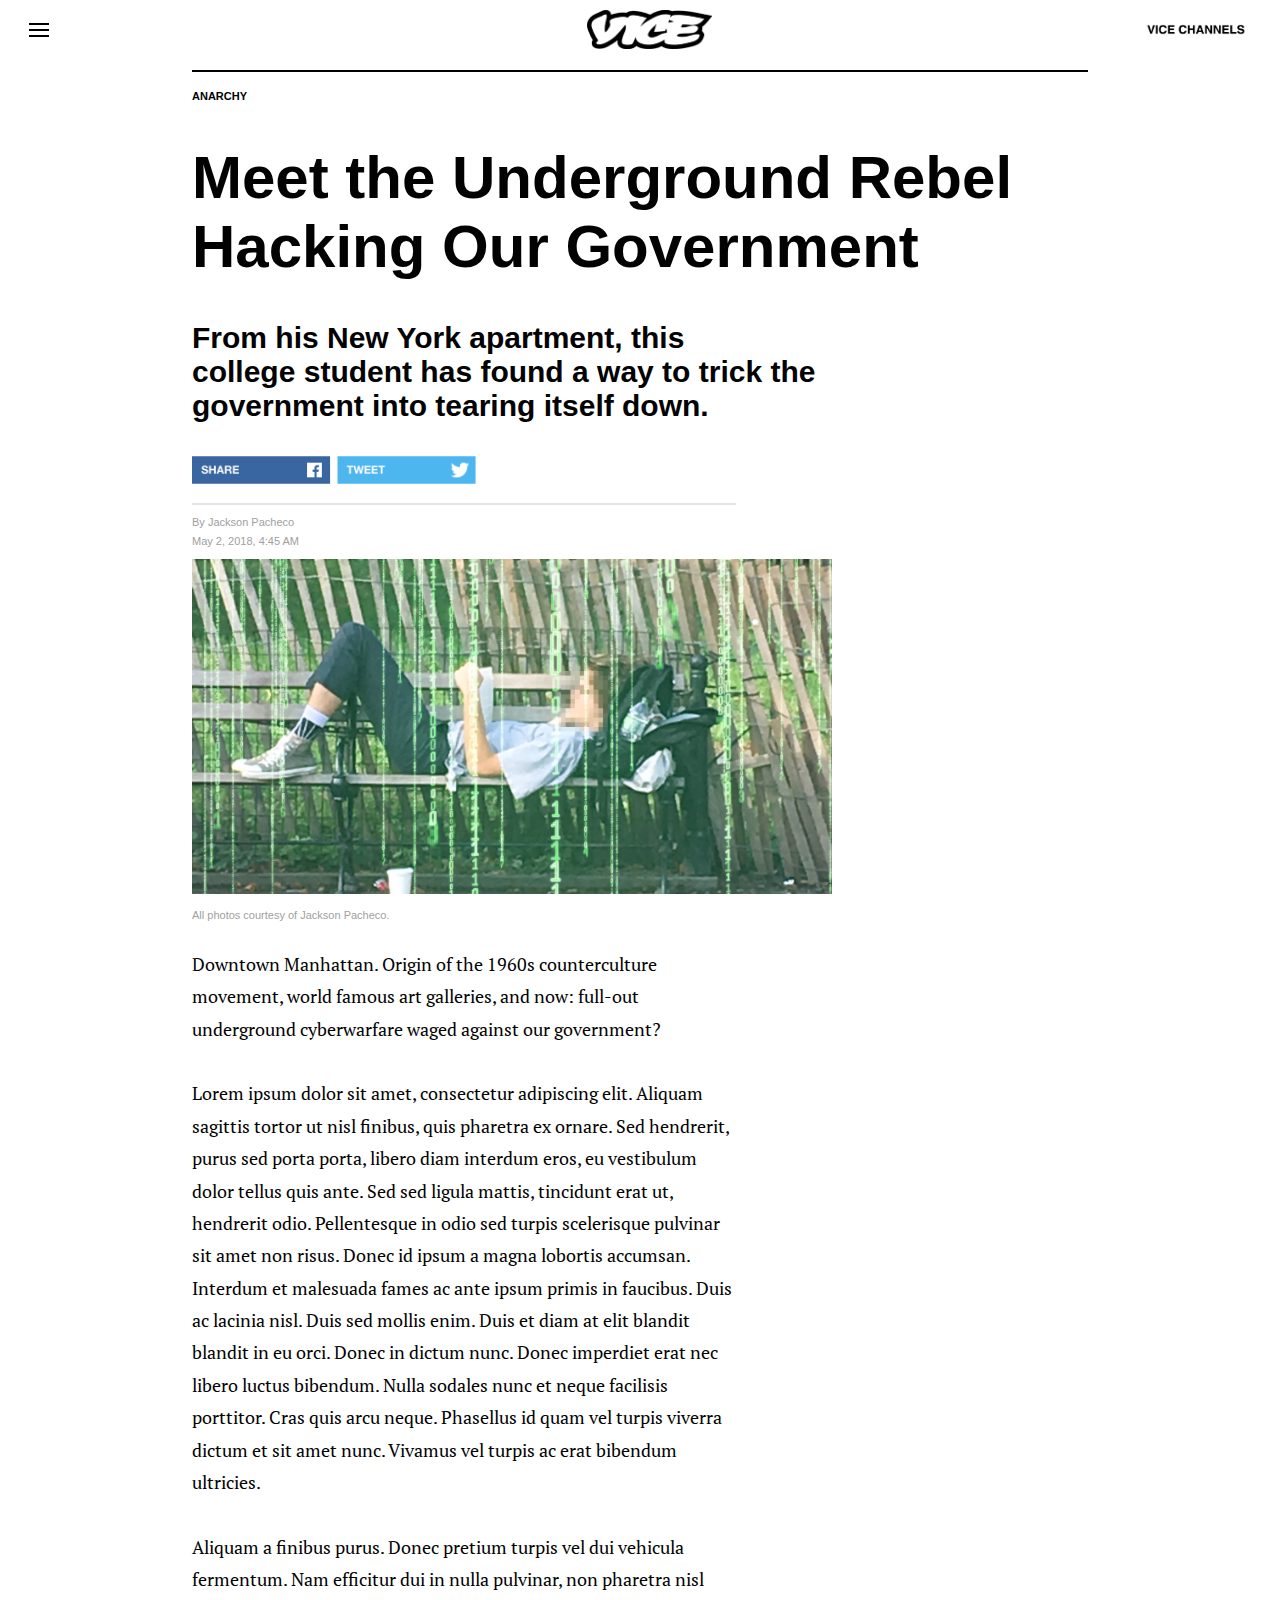
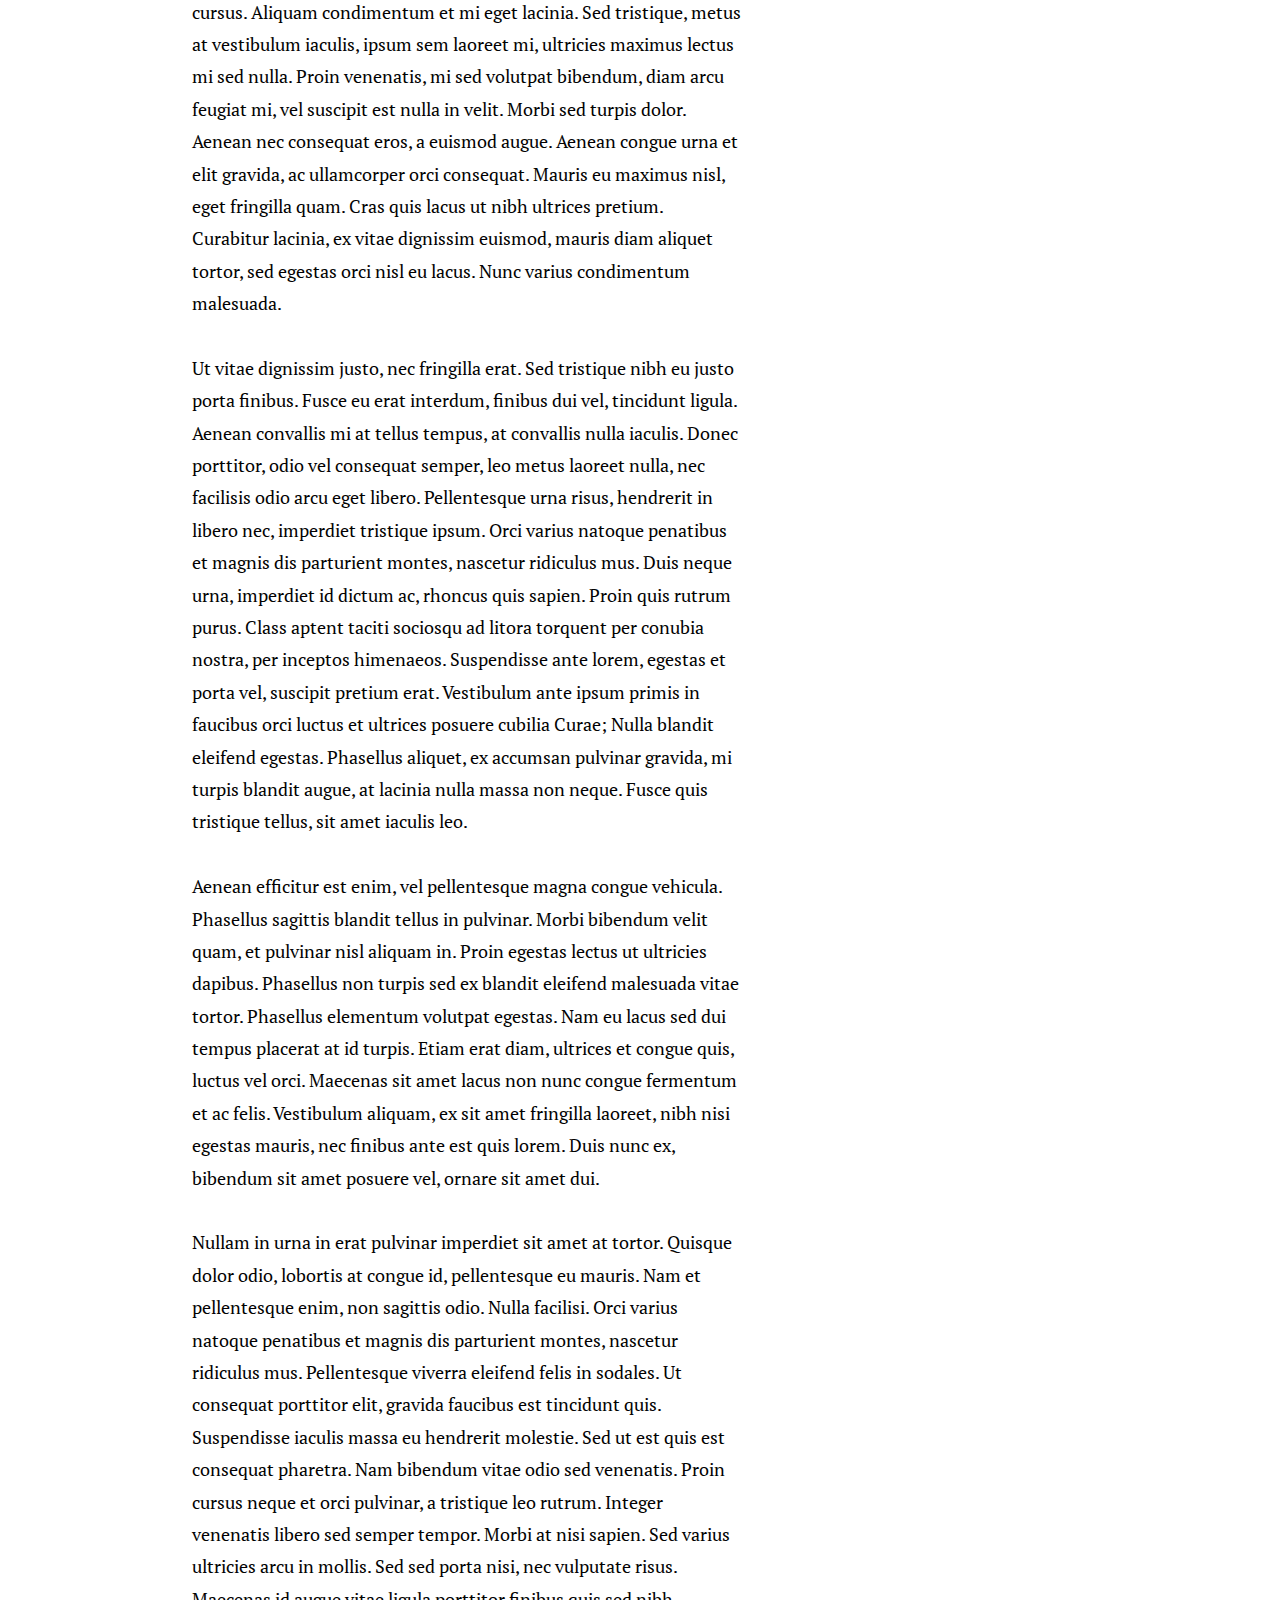
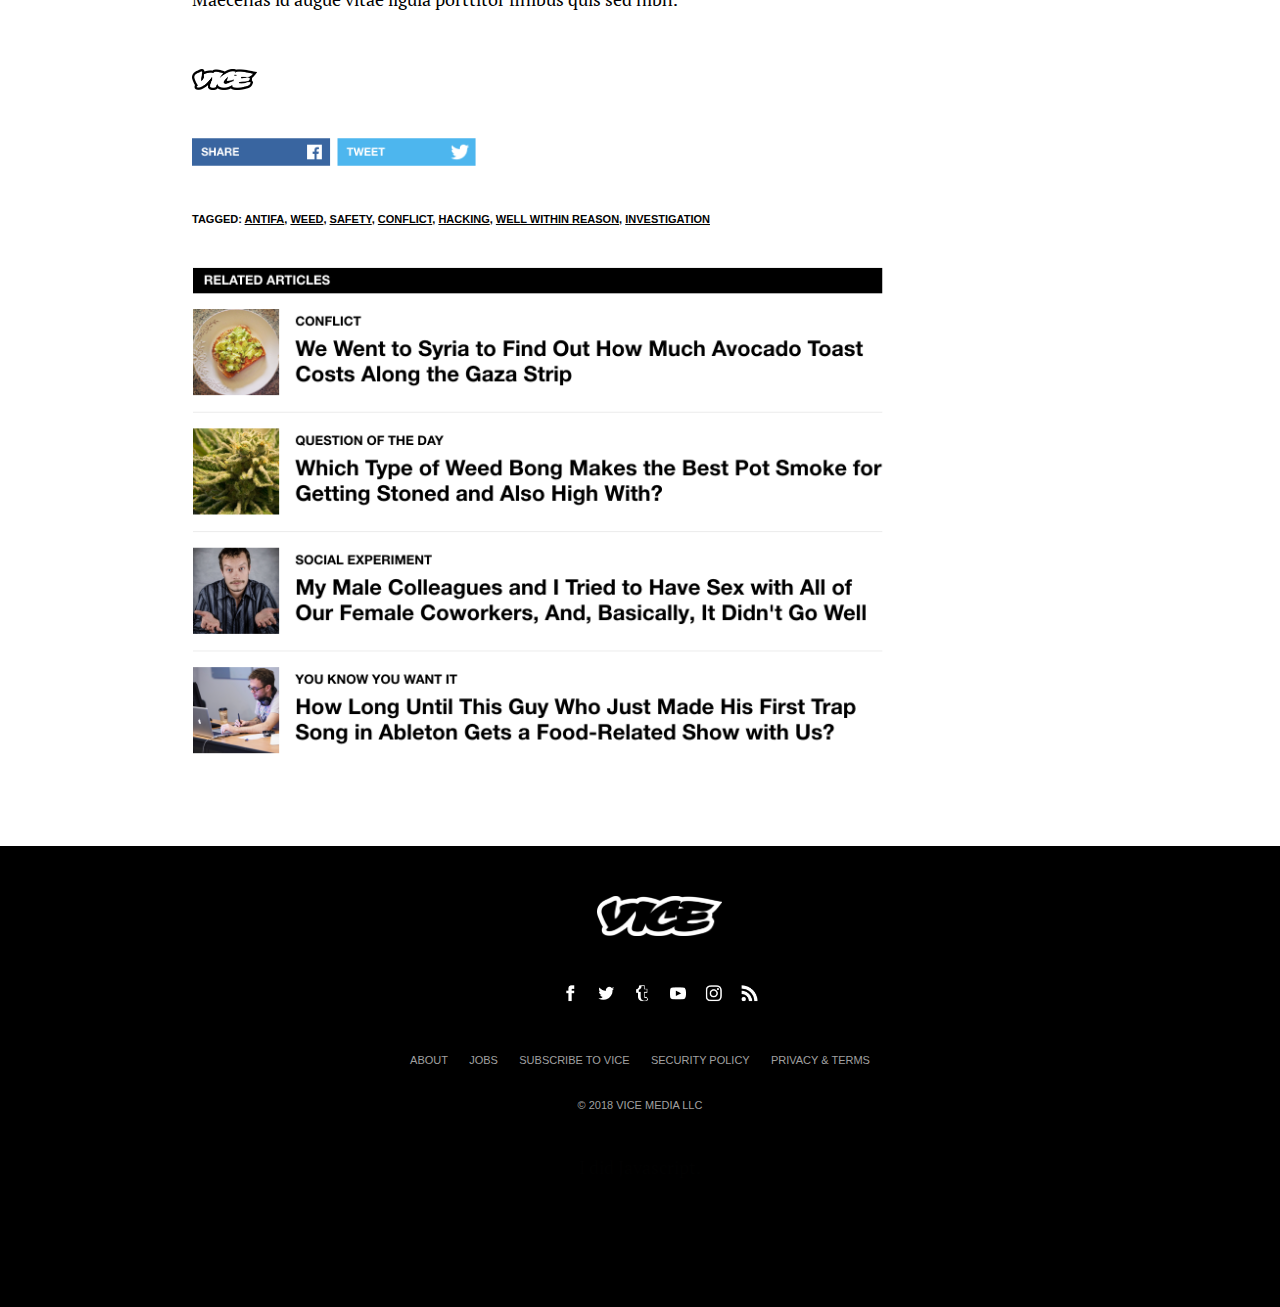
==== vice.html @ 297a2097 "Add files via upload" ====
<!DOCTYPE html>
<html>

	<head>
		<meta charset="utf-8">
		<meta name = "viewport" content="width=device-width, initial-scale=1.0">
		<title>Meet the Underground Rebel Hacking Our Government</title>
		<link <link rel="stylesheet" href="vice.css">
		<link rel="shortcut icon" href="/favicon.ico" type="image/x-icon">
		<link rel="icon" href="/favicon.ico" type="image/x-icon">		
		<link href="https://fonts.googleapis.com/css?family=PT+Serif" rel="stylesheet">
	</head>
	
	<body>

		<div class="topbar"> <!--Consider using Materialize Side Nav -->
			<a href="https://www.vice.com/en_us/latest"><img id="sidebar" src="sidebar.png" width="33px"></a>
			<a href="https://www.vice.com/en_us"><img id="logo" src="logo.png" width="125px"></a>
			<a href="https://www.vice.com/en_us/topic/vice-channels"><img id="channels" src="channels.png" width="100px"></a>
		</div>

		<div class="title">
			<div class="chunker"> <hr> </div>
			<h5> ANARCHY </h5>
			<h1> Meet the Underground Rebel Hacking Our Government </h1>
			<h2> From his New York apartment, this <br> college student has found a way to trick the <br> government into tearing itself down.</h2> 
			<img src="social.png" width="290px">
			<hr>
			<h4> By <b>Jackson Pacheco</b></h4>
			<h4> May 2, 2018, 4:45 AM </h4>
			<img src="theo2.jpg" width="640px">
			<h4>All photos courtesy of Jackson Pacheco.</h4>
		</div> 

		<div class="main-container">
		<p>
			Downtown Manhattan. Origin of the 1960s counterculture movement, world famous art galleries, and now: full-out underground cyberwarfare waged against our government?
		<br>
		<br>
			Lorem ipsum dolor sit amet, consectetur adipiscing elit. Aliquam sagittis tortor ut nisl finibus, quis pharetra ex ornare. Sed hendrerit, purus sed porta porta, libero diam interdum eros, eu vestibulum dolor tellus quis ante. Sed sed ligula mattis, tincidunt erat ut, hendrerit odio. Pellentesque in odio sed turpis scelerisque pulvinar sit amet non risus. Donec id ipsum a magna lobortis accumsan. Interdum et malesuada fames ac ante ipsum primis in faucibus. Duis ac lacinia nisl. Duis sed mollis enim. Duis et diam at elit blandit blandit in eu orci. Donec in dictum nunc. Donec imperdiet erat nec libero luctus bibendum. Nulla sodales nunc et neque facilisis porttitor. Cras quis arcu neque. Phasellus id quam vel turpis viverra dictum et sit amet nunc. Vivamus vel turpis ac erat bibendum ultricies.
		<br>
		<br>
			Aliquam a finibus purus. Donec pretium turpis vel dui vehicula fermentum. Nam efficitur dui in nulla pulvinar, non pharetra nisl cursus. Aliquam condimentum et mi eget lacinia. Sed tristique, metus at vestibulum iaculis, ipsum sem laoreet mi, ultricies maximus lectus mi sed nulla. Proin venenatis, mi sed volutpat bibendum, diam arcu feugiat mi, vel suscipit est nulla in velit. Morbi sed turpis dolor. Aenean nec consequat eros, a euismod augue. Aenean congue urna et elit gravida, ac ullamcorper orci consequat. Mauris eu maximus nisl, eget fringilla quam. Cras quis lacus ut nibh ultrices pretium. Curabitur lacinia, ex vitae dignissim euismod, mauris diam aliquet tortor, sed egestas orci nisl eu lacus. Nunc varius condimentum malesuada.
		<br>
		<br>
			Ut vitae dignissim justo, nec fringilla erat. Sed tristique nibh eu justo porta finibus. Fusce eu erat interdum, finibus dui vel, tincidunt ligula. Aenean convallis mi at tellus tempus, at convallis nulla iaculis. Donec porttitor, odio vel consequat semper, leo metus laoreet nulla, nec facilisis odio arcu eget libero. Pellentesque urna risus, hendrerit in libero nec, imperdiet tristique ipsum. Orci varius natoque penatibus et magnis dis parturient montes, nascetur ridiculus mus. Duis neque urna, imperdiet id dictum ac, rhoncus quis sapien. Proin quis rutrum purus. Class aptent taciti sociosqu ad litora torquent per conubia nostra, per inceptos himenaeos. Suspendisse ante lorem, egestas et porta vel, suscipit pretium erat. Vestibulum ante ipsum primis in faucibus orci luctus et ultrices posuere cubilia Curae; Nulla blandit eleifend egestas. Phasellus aliquet, ex accumsan pulvinar gravida, mi turpis blandit augue, at lacinia nulla massa non neque. Fusce quis tristique tellus, sit amet iaculis leo.
		<br>
		<br>
			Aenean efficitur est enim, vel pellentesque magna congue vehicula. Phasellus sagittis blandit tellus in pulvinar. Morbi bibendum velit quam, et pulvinar nisl aliquam in. Proin egestas lectus ut ultricies dapibus. Phasellus non turpis sed ex blandit eleifend malesuada vitae tortor. Phasellus elementum volutpat egestas. Nam eu lacus sed dui tempus placerat at id turpis. Etiam erat diam, ultrices et congue quis, luctus vel orci. Maecenas sit amet lacus non nunc congue fermentum et ac felis. Vestibulum aliquam, ex sit amet fringilla laoreet, nibh nisi egestas mauris, nec finibus ante est quis lorem. Duis nunc ex, bibendum sit amet posuere vel, ornare sit amet dui.		
		<br>
		<br>
			Nullam in urna in erat pulvinar imperdiet sit amet at tortor. Quisque dolor odio, lobortis at congue id, pellentesque eu mauris. Nam et pellentesque enim, non sagittis odio. Nulla facilisi. Orci varius natoque penatibus et magnis dis parturient montes, nascetur ridiculus mus. Pellentesque viverra eleifend felis in sodales. Ut consequat porttitor elit, gravida faucibus est tincidunt quis. Suspendisse iaculis massa eu hendrerit molestie. Sed ut est quis est consequat pharetra. Nam bibendum vitae odio sed venenatis. Proin cursus neque et orci pulvinar, a tristique leo rutrum. Integer venenatis libero sed semper tempor. Morbi at nisi sapien. Sed varius ultricies arcu in mollis. Sed sed porta nisi, nec vulputate risus. Maecenas id augue vitae ligula porttitor finibus quis sed nibh.
		</p>
		<br>
		<br>
		<img src="logo.png" width="65px">
		<br>
		<br>
		<br>
		<img src="social.png" width="290px">
		<br>
		<br>
		<h5>TAGGED: <u>ANTIFA</u>, <u>WEED</u>, <u>SAFETY</u>, <u>CONFLICT</u>, <u>HACKING</u>, <u>WELL WITHIN REASON</u>, <u>INVESTIGATION</u> </h5>
		<br> 
		<a href="https://www.vice.com/en_us"><img src="related.png" width="700px"></a>

		</div>

	<div class="footer">

		<a href="https://www.vice.com/en_us"><img id="logo2" src="logo2.png" width="125px"></a>
		<br>
		<br>
		<br>
		<br>
		<a href="https://www.vice.com/en_us"><img id="lowsoc" src="footer.png" width="215px"></a>
		<br>
		<br>
	<div class="policies">
		<center>
			<h4>
			ABOUT
			&nbsp;&nbsp;&nbsp;&nbsp;&nbsp; 
			JOBS 
			&nbsp;&nbsp;&nbsp;&nbsp;&nbsp; 
			SUBSCRIBE TO VICE 
			&nbsp;&nbsp;&nbsp;&nbsp;&nbsp;  
			SECURITY POLICY 
			&nbsp;&nbsp;&nbsp;&nbsp;&nbsp;  
			PRIVACY &amp; TERMS </h4>
			<br>
			<h4> &copy; 2018 VICE MEDIA LLC </h4>
			<br>
			<p id="demo" onclick="myFunction()">I did Javascript.</p>
			<script>
				function myFunction() {
    				document.getElementById("demo").style.color = "red";
					}
			</script>		
		<br>
		<br>
		<br>
		<br>
		<br>
		</center>
	</div>
	</div>
</body>
---- vice.css ----
body{
	background-color: #FFFFFF;
  margin-bottom: 0;
  margin-right: 0;
  margin-left: 0;
}

.topbar{
  overflow: hidden;
  background-color: #FFFFFF;
  position: fixed;
  top: 0; 
  width: 100%; 
  font: sans-serif;
  padding-left:0px;
  padding-right:0px;
  padding-top:10px;
  padding-bottom:5px;
  margin-top: 0px;
  margin-left: 0px;
  margin-right: 0px;
  font:sans-serif;
}

.button {
    background-color: black;
    border: none;
    color: white;
    padding: 15px 25px;
    text-align: center;
    font-size: 11px;
    font-family: sans-serif;
    color: white;
    cursor: pointer;
}

#sidebar{
  float: left;
  margin-left: 23px;
  margin-top: 8px;
}

#logo{
position: relative;
left: 41.5%;
}

#logo2{
position: relative;
left: 38.5%;
}

#lowsoc{
position: relative;
left: 34.5%;
}

#channels{
  float:right;
  margin-right: 34px;
  margin-top: 14px;
}

.chunker hr { 
    display: block;
    margin-top: 0.5em;
    margin-bottom: 0.5em;
    margin-left: auto;
    margin-right: auto;
    border-style: solid;
    border-width: 1.5px;
    border-color: black;
}

hr { 
    display: block;
    margin-top: 0.5em;
    margin-bottom: 0.5em;
    margin-left: auto;
    margin-right: 352px;
    border-style: solid;
    border-width: .5px;
    border-color: #e5e5e5;
}


.title{
  float:center;
  background-color:white;
  font: sans-serif;
  margin-left:15%;
  margin-right:15%;
  margin-top:70px;
  margin-bottom:30px;
  font:sans-serif;
}


.main-container{
  float:center;
  background-color: white;
  margin-left:15%;
  margin-right:42%;
  margin-bottom: 60px;
  padding-bottom:15px;
}


.footer{
  background-color:#000000;
  position: relative;
  bottom: 0;
  margin-bottom: 0px;
  padding-left:200px;
  padding-right:50px;
  padding-top:50px;
  padding-bottom:50px;
  font-family: sans-serif;
  font-size: 10px;
  color: white;
}

.policies{
  float: center;
  bottom: 0px;
  margin-top: 25px;
  margin-right: 150px;
  font-family: sans-serif;
  font-size: 10px;
  color: white;
}



h1{
  font-family: sans-serif;
  font-size: 60px;
  font-weight: bolder;
  color: #020202;
}

h2{
  font-family: sans-serif;
  font-size: 30px;
  font-weight: bold;
  color: #020202;
}

h4{font-size: 11px;
  font-weight: lighter;
  font-family: sans-serif;
  color: #a0a0a0;
  line-height: 5px;
  }

h5{font-size: 11px;
   font-family: sans-serif;
   color: #020202;
}

p{
font-family: 'PT Serif', serif;
  font-size: 18px;
  font-weight: lighter;
  color: #020202;
  line-height: 1.8;
  word-spacing: 0px;
}

a{
font-family: 'PT Serif', serif;
  font-size: 18px;
  font-weight: lighter;
  color: #020202;
  line-height: 1.8;
    word-spacing: 0px;

}

a:link {
font-family: 'PT Serif', serif;
  font-size: 18px;
  font-weight: bold;
  color: #020202;
  line-height: 1.8;
    word-spacing: 0px;

}

a:visited {
font-family: 'PT Serif', serif;
  font-size: 18px;
  font-weight: lighter;
  color: #020202;
  line-height: 1.8;
    word-spacing: 0px;

}

a:hover {
font-family: 'PT Serif', serif;
  font-size: 18px;
  font-weight: lighter;
  color: #020202;
  line-height: 1.8;
  text-decoration: none;
    word-spacing: 0px;

}

ul{
  font-family: sans-serif;
  font-size: 14px;
  color: black;
  line-height: 1.6;
  font-style: italic;
}
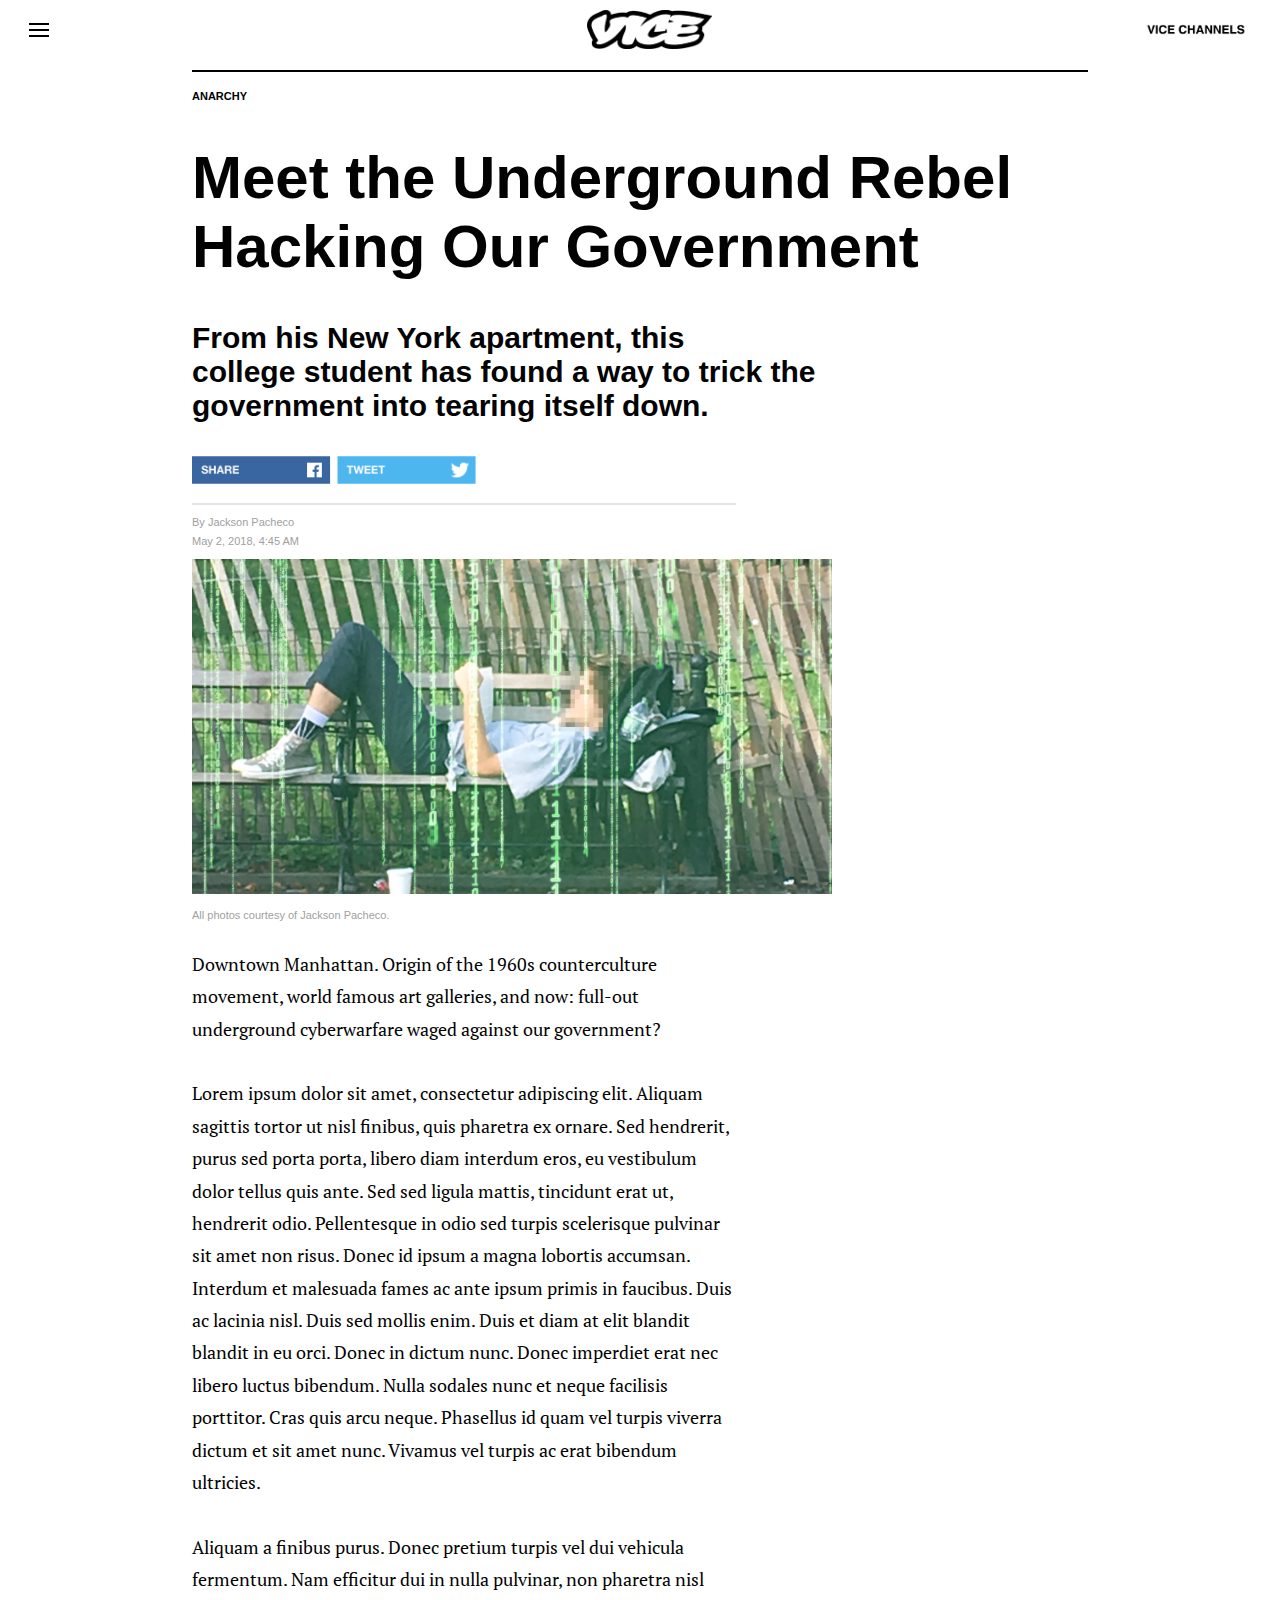
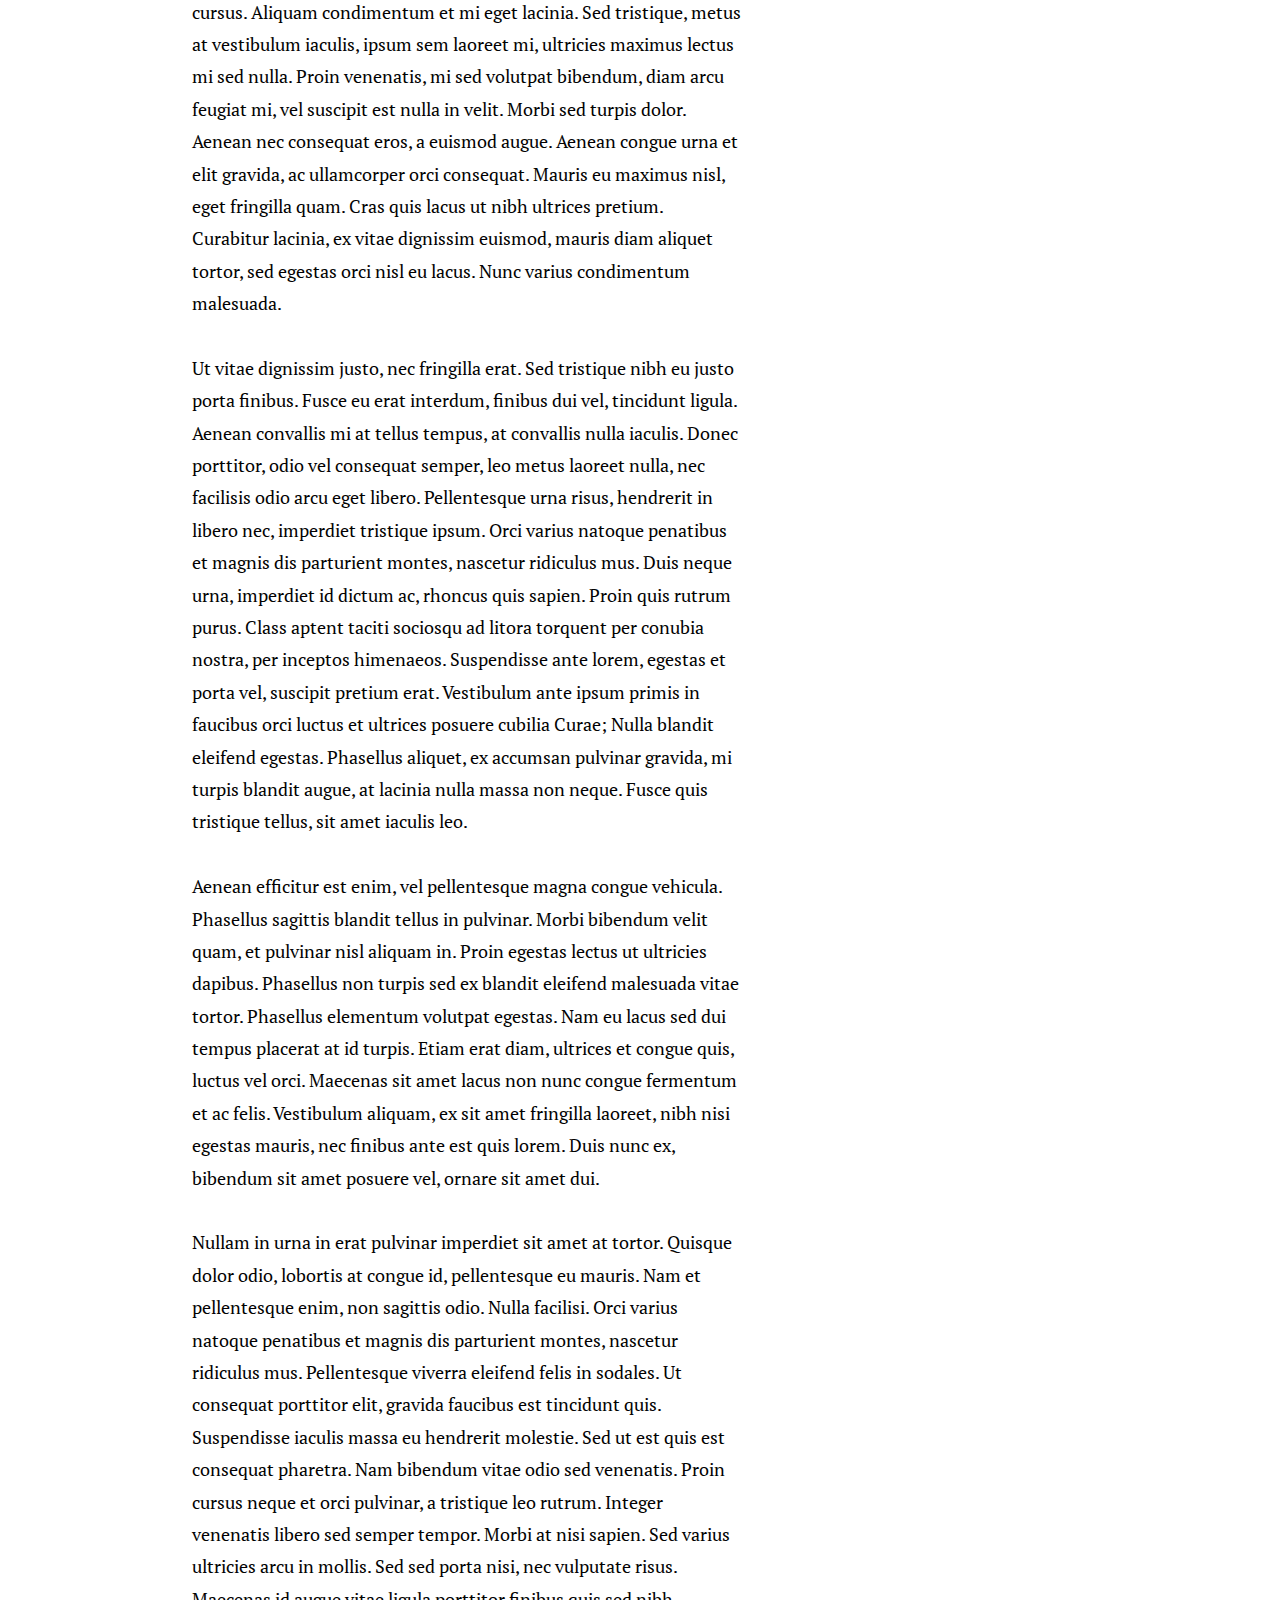
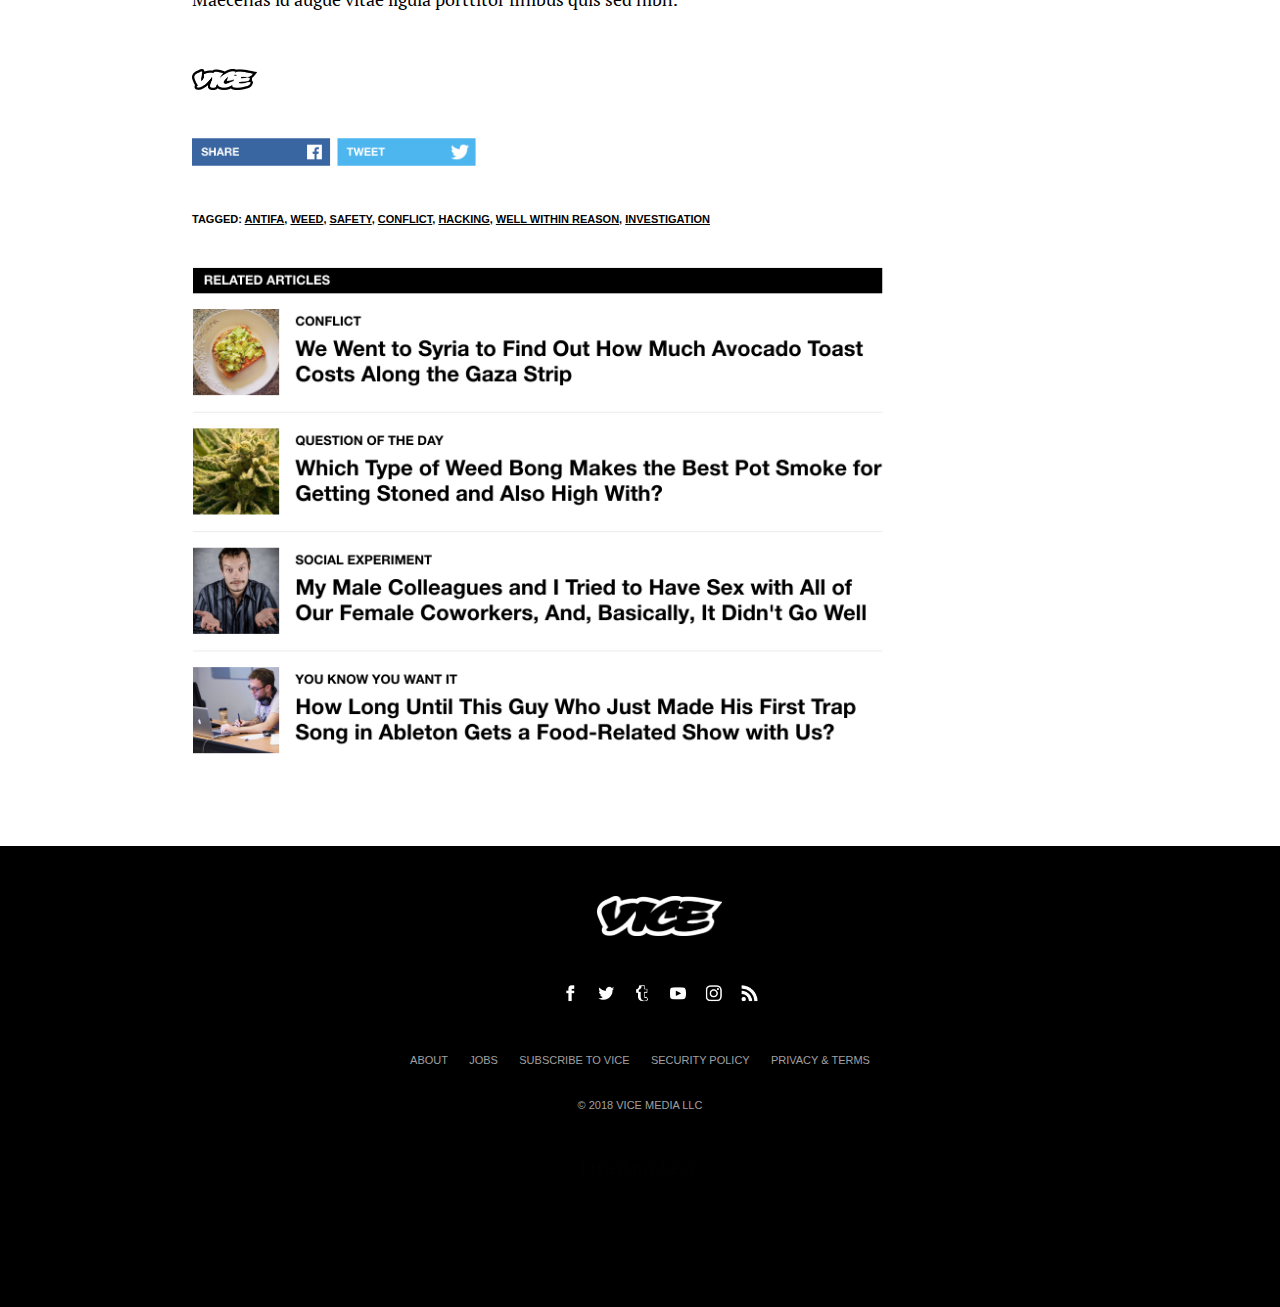
==== commit fce5f0f4: "Update vice.html" ====
--- a/vice.html
+++ b/vice.html
@@ -91,7 +91,7 @@
 			<br>
 			<h4> &copy; 2018 VICE MEDIA LLC </h4>
 			<br>
-			<p id="demo" onclick="myFunction()">I did Javascript.</p>
+			<p id="demo" onclick="myFunction()">I tried my best.</p>
 			<script>
 				function myFunction() {
     				document.getElementById("demo").style.color = "red";
@@ -105,4 +105,4 @@
 		</center>
 	</div>
 	</div>
-</body>+</body>
